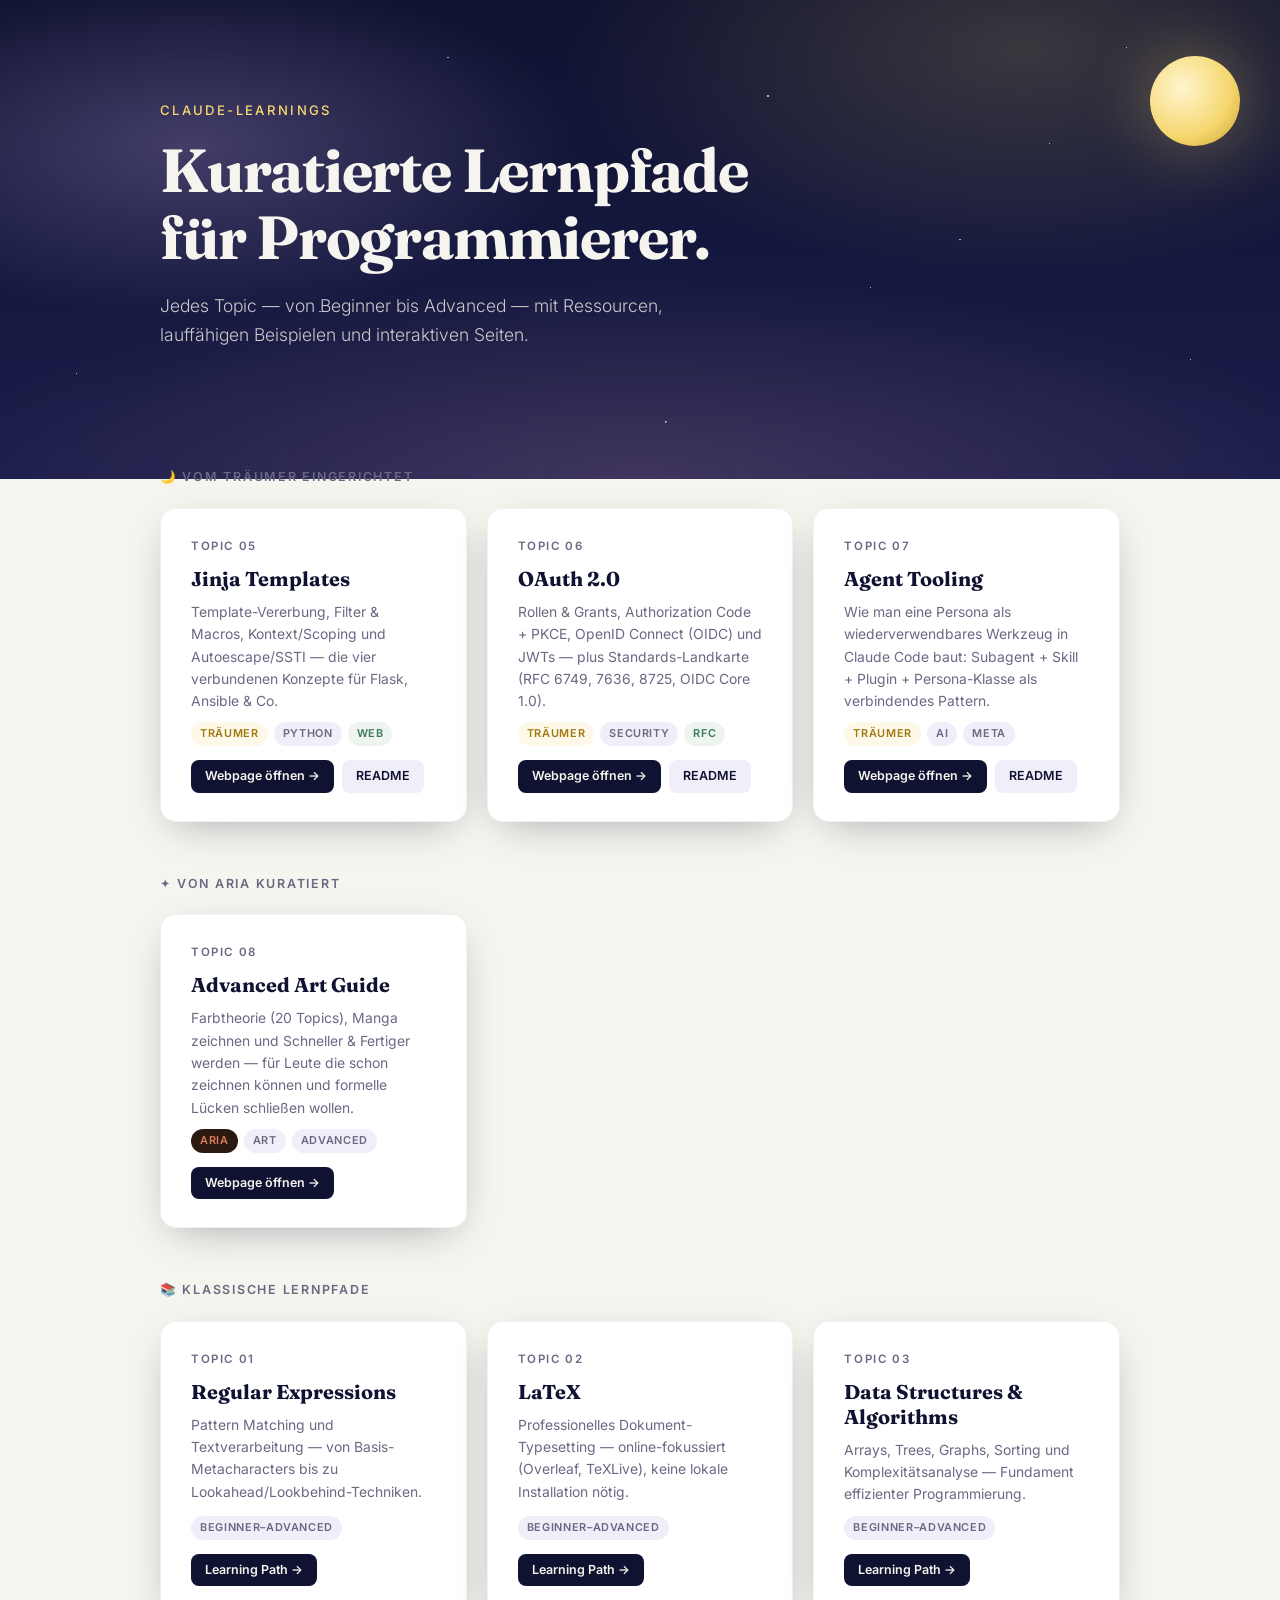
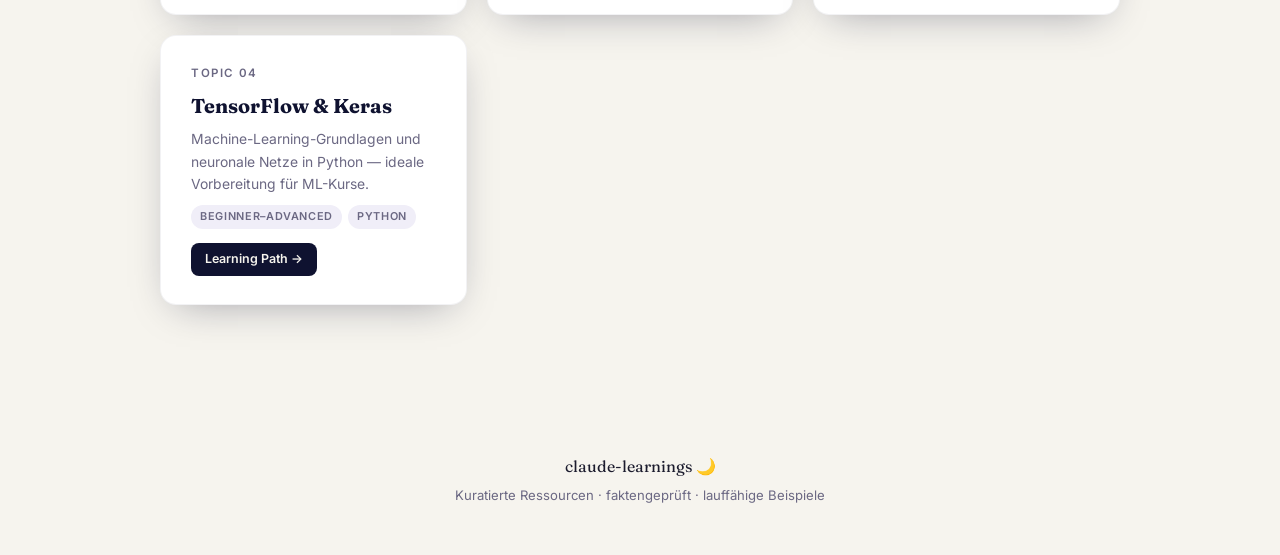
==== index.html @ d1129b3d "Add root index.html hub page listing all 8 topics Groups topics by origin (Träumer 🌙, Aria ✦, klassi" ====
<!DOCTYPE html>
<html lang="de">
<head>
  <meta charset="UTF-8" />
  <meta name="viewport" content="width=device-width, initial-scale=1.0" />
  <title>Claude Learnings — Alle Themen</title>
  <style>
    @import url('https://fonts.googleapis.com/css2?family=Fraunces:opsz,wght@9..144,400;9..144,700&family=Inter:wght@300;400;500;600&display=swap');

    :root {
      --night:   #0f1230;
      --night-2: #1a1d4a;
      --paper:   #f6f4ee;
      --ink:     #1c1c2e;
      --muted:   #6b6883;
      --moon:    #f5d76e;
      --lilac:   #b39bd8;
      --rose:    #e8a4b8;
      --mint:    #7fc8a9;
      --radius:  16px;
      --shadow:  0 12px 40px -16px rgba(15,18,48,0.40);
    }

    * { box-sizing: border-box; margin: 0; padding: 0; }
    html { scroll-behavior: smooth; }

    body {
      font-family: 'Inter', system-ui, sans-serif;
      background: var(--paper);
      color: var(--ink);
      line-height: 1.65;
      min-height: 100vh;
    }

    /* ── Night-sky header ── */
    .skyline {
      position: relative;
      background:
        radial-gradient(ellipse 60% 80% at 80% 10%, rgba(245,215,110,0.18) 0%, transparent 60%),
        radial-gradient(ellipse 50% 60% at 15% 30%, rgba(179,155,216,0.30) 0%, transparent 60%),
        radial-gradient(ellipse 80% 60% at 50% 100%, rgba(232,164,184,0.18) 0%, transparent 70%),
        linear-gradient(180deg, var(--night) 0%, var(--night-2) 100%);
      color: var(--paper);
      padding: 96px 24px 130px;
      overflow: hidden;
    }

    .skyline::before {
      content: '';
      position: absolute; inset: 0;
      background-image:
        radial-gradient(1px 1px at 10% 15%, white 50%, transparent 51%),
        radial-gradient(1.5px 1.5px at 25% 65%, white 50%, transparent 51%),
        radial-gradient(2px 2px at 60% 20%, white 50%, transparent 51%),
        radial-gradient(1px 1px at 75% 50%, white 50%, transparent 51%),
        radial-gradient(1px 1px at 88% 10%, white 50%, transparent 51%),
        radial-gradient(1.5px 1.5px at 42% 40%, white 50%, transparent 51%),
        radial-gradient(1px 1px at 6% 78%, white 50%, transparent 51%),
        radial-gradient(1px 1px at 93% 75%, white 50%, transparent 51%),
        radial-gradient(2px 2px at 52% 88%, white 50%, transparent 51%),
        radial-gradient(1px 1px at 35% 12%, white 50%, transparent 51%),
        radial-gradient(1px 1px at 68% 60%, white 50%, transparent 51%),
        radial-gradient(1.5px 1.5px at 82% 30%, white 50%, transparent 51%);
      opacity: 0.65;
      pointer-events: none;
    }

    .container {
      max-width: 960px;
      margin: 0 auto;
      position: relative;
      z-index: 1;
    }

    .moon-deco {
      position: absolute;
      top: 56px; right: 40px;
      width: 90px; height: 90px;
      border-radius: 50%;
      background: radial-gradient(circle at 35% 35%, #fff5d0 0%, #f5d76e 60%, #c89c2a 100%);
      box-shadow: 0 0 60px 8px rgba(245,215,110,0.25);
    }
    @media (max-width: 640px) { .moon-deco { width: 56px; height: 56px; top: 28px; right: 20px; } }

    .eyebrow {
      display: inline-block;
      font-size: 0.82rem;
      letter-spacing: 0.18em;
      text-transform: uppercase;
      color: var(--moon);
      margin-bottom: 16px;
      font-weight: 500;
    }

    h1 {
      font-family: 'Fraunces', serif;
      font-size: clamp(2.2rem, 5.5vw, 3.8rem);
      font-weight: 700;
      line-height: 1.1;
      letter-spacing: -0.02em;
      margin-bottom: 20px;
    }

    .lead {
      font-size: 1.1rem;
      max-width: 580px;
      color: rgba(246,244,238,0.80);
      font-weight: 300;
    }

    /* ── Main body ── */
    main {
      padding: 0 24px 100px;
      margin-top: -64px;
      position: relative;
      z-index: 2;
    }

    /* ── Topic grid ── */
    .topic-grid {
      display: grid;
      grid-template-columns: repeat(auto-fill, minmax(280px, 1fr));
      gap: 20px;
    }

    .topic-card {
      background: white;
      border-radius: var(--radius);
      padding: 28px 30px;
      box-shadow: var(--shadow);
      border: 1px solid rgba(15,18,48,0.05);
      display: flex;
      flex-direction: column;
      gap: 10px;
      transition: transform 0.18s, box-shadow 0.18s;
    }
    .topic-card:hover {
      transform: translateY(-3px);
      box-shadow: 0 20px 50px -16px rgba(15,18,48,0.50);
    }

    .topic-num {
      font-size: 0.72rem;
      font-weight: 600;
      letter-spacing: 0.14em;
      text-transform: uppercase;
      color: var(--muted);
    }

    .topic-card h2 {
      font-family: 'Fraunces', serif;
      font-size: 1.25rem;
      font-weight: 700;
      line-height: 1.25;
      color: var(--night);
    }

    .topic-card p {
      font-size: 0.87rem;
      color: var(--muted);
      line-height: 1.6;
      flex: 1;
    }

    .tag-row {
      display: flex;
      flex-wrap: wrap;
      gap: 6px;
    }

    .tag {
      font-size: 0.68rem;
      font-weight: 600;
      letter-spacing: 0.06em;
      text-transform: uppercase;
      padding: 3px 9px;
      border-radius: 20px;
      background: #f0eef8;
      color: var(--muted);
    }
    .tag.moon  { background: #fdf8e8; color: #a07a10; }
    .tag.web   { background: #eef5f0; color: #3d7a5b; }
    .tag.aria  { background: #2a1a12; color: #e07c5a; }

    .link-row {
      display: flex;
      flex-wrap: wrap;
      gap: 8px;
      margin-top: 4px;
    }

    .btn {
      display: inline-flex;
      align-items: center;
      gap: 5px;
      font-size: 0.78rem;
      font-weight: 600;
      padding: 6px 14px;
      border-radius: 8px;
      text-decoration: none;
      transition: opacity 0.15s;
    }
    .btn:hover { opacity: 0.80; }
    .btn.primary {
      background: var(--night);
      color: var(--paper);
    }
    .btn.secondary {
      background: #f0eef8;
      color: var(--night);
    }

    /* ── Section heading ── */
    .section-label {
      font-size: 0.78rem;
      font-weight: 600;
      letter-spacing: 0.14em;
      text-transform: uppercase;
      color: var(--muted);
      margin: 52px 0 20px;
    }

    /* ── Footer ── */
    footer {
      text-align: center;
      padding: 48px 24px;
      color: var(--muted);
      font-size: 0.82rem;
    }
    .signature {
      font-family: 'Fraunces', serif;
      font-size: 1rem;
      color: var(--ink);
      margin-bottom: 6px;
    }
  </style>
</head>
<body>

<div class="skyline">
  <div class="moon-deco" aria-hidden="true"></div>
  <div class="container">
    <span class="eyebrow">claude-learnings</span>
    <h1>Kuratierte Lernpfade<br>für Programmierer.</h1>
    <p class="lead">Jedes Topic — von Beginner bis Advanced — mit Ressourcen, lauffähigen Beispielen und interaktiven Seiten.</p>
  </div>
</div>

<main>
  <div class="container">

    <p class="section-label">🌙 Vom Träumer eingerichtet</p>
    <div class="topic-grid">

      <div class="topic-card">
        <div class="topic-num">Topic 05</div>
        <h2>Jinja Templates</h2>
        <p>Template-Vererbung, Filter &amp; Macros, Kontext/Scoping und Autoescape/SSTI — die vier verbundenen Konzepte für Flask, Ansible &amp; Co.</p>
        <div class="tag-row">
          <span class="tag moon">Träumer</span>
          <span class="tag">Python</span>
          <span class="tag web">Web</span>
        </div>
        <div class="link-row">
          <a class="btn primary" href="./jinja-templates/index.html">Webpage öffnen →</a>
          <a class="btn secondary" href="./jinja-templates/README.md">README</a>
        </div>
      </div>

      <div class="topic-card">
        <div class="topic-num">Topic 06</div>
        <h2>OAuth 2.0</h2>
        <p>Rollen &amp; Grants, Authorization Code + PKCE, OpenID Connect (OIDC) und JWTs — plus Standards-Landkarte (RFC 6749, 7636, 8725, OIDC Core 1.0).</p>
        <div class="tag-row">
          <span class="tag moon">Träumer</span>
          <span class="tag">Security</span>
          <span class="tag web">RFC</span>
        </div>
        <div class="link-row">
          <a class="btn primary" href="./oauth-2/index.html">Webpage öffnen →</a>
          <a class="btn secondary" href="./oauth-2/README.md">README</a>
        </div>
      </div>

      <div class="topic-card">
        <div class="topic-num">Topic 07</div>
        <h2>Agent Tooling</h2>
        <p>Wie man eine Persona als wiederverwendbares Werkzeug in Claude Code baut: Subagent + Skill + Plugin + Persona-Klasse als verbindendes Pattern.</p>
        <div class="tag-row">
          <span class="tag moon">Träumer</span>
          <span class="tag">AI</span>
          <span class="tag">Meta</span>
        </div>
        <div class="link-row">
          <a class="btn primary" href="./agent-tooling/index.html">Webpage öffnen →</a>
          <a class="btn secondary" href="./agent-tooling/README.md">README</a>
        </div>
      </div>

    </div>

    <p class="section-label">✦ Von Aria kuratiert</p>
    <div class="topic-grid">

      <div class="topic-card">
        <div class="topic-num">Topic 08</div>
        <h2>Advanced Art Guide</h2>
        <p>Farbtheorie (20 Topics), Manga zeichnen und Schneller &amp; Fertiger werden — für Leute die schon zeichnen können und formelle Lücken schließen wollen.</p>
        <div class="tag-row">
          <span class="tag aria">Aria</span>
          <span class="tag">Art</span>
          <span class="tag">Advanced</span>
        </div>
        <div class="link-row">
          <a class="btn primary" href="./art-advanced/index.html">Webpage öffnen →</a>
        </div>
      </div>

    </div>

    <p class="section-label">📚 Klassische Lernpfade</p>
    <div class="topic-grid">

      <div class="topic-card">
        <div class="topic-num">Topic 01</div>
        <h2>Regular Expressions</h2>
        <p>Pattern Matching und Textverarbeitung — von Basis-Metacharacters bis zu Lookahead/Lookbehind-Techniken.</p>
        <div class="tag-row"><span class="tag">Beginner–Advanced</span></div>
        <div class="link-row">
          <a class="btn primary" href="./regex/README.md">Learning Path →</a>
        </div>
      </div>

      <div class="topic-card">
        <div class="topic-num">Topic 02</div>
        <h2>LaTeX</h2>
        <p>Professionelles Dokument-Typesetting — online-fokussiert (Overleaf, TeXLive), keine lokale Installation nötig.</p>
        <div class="tag-row"><span class="tag">Beginner–Advanced</span></div>
        <div class="link-row">
          <a class="btn primary" href="./latex/README.md">Learning Path →</a>
        </div>
      </div>

      <div class="topic-card">
        <div class="topic-num">Topic 03</div>
        <h2>Data Structures &amp; Algorithms</h2>
        <p>Arrays, Trees, Graphs, Sorting und Komplexitätsanalyse — Fundament effizienter Programmierung.</p>
        <div class="tag-row"><span class="tag">Beginner–Advanced</span></div>
        <div class="link-row">
          <a class="btn primary" href="./data-structures-algorithms/README.md">Learning Path →</a>
        </div>
      </div>

      <div class="topic-card">
        <div class="topic-num">Topic 04</div>
        <h2>TensorFlow &amp; Keras</h2>
        <p>Machine-Learning-Grundlagen und neuronale Netze in Python — ideale Vorbereitung für ML-Kurse.</p>
        <div class="tag-row"><span class="tag">Beginner–Advanced</span><span class="tag">Python</span></div>
        <div class="link-row">
          <a class="btn primary" href="./tensorflow-keras/README.md">Learning Path →</a>
        </div>
      </div>

    </div>

  </div>
</main>

<footer>
  <p class="signature">claude-learnings 🌙</p>
  <p>Kuratierte Ressourcen · faktengeprüft · lauffähige Beispiele</p>
</footer>

</body>
</html>
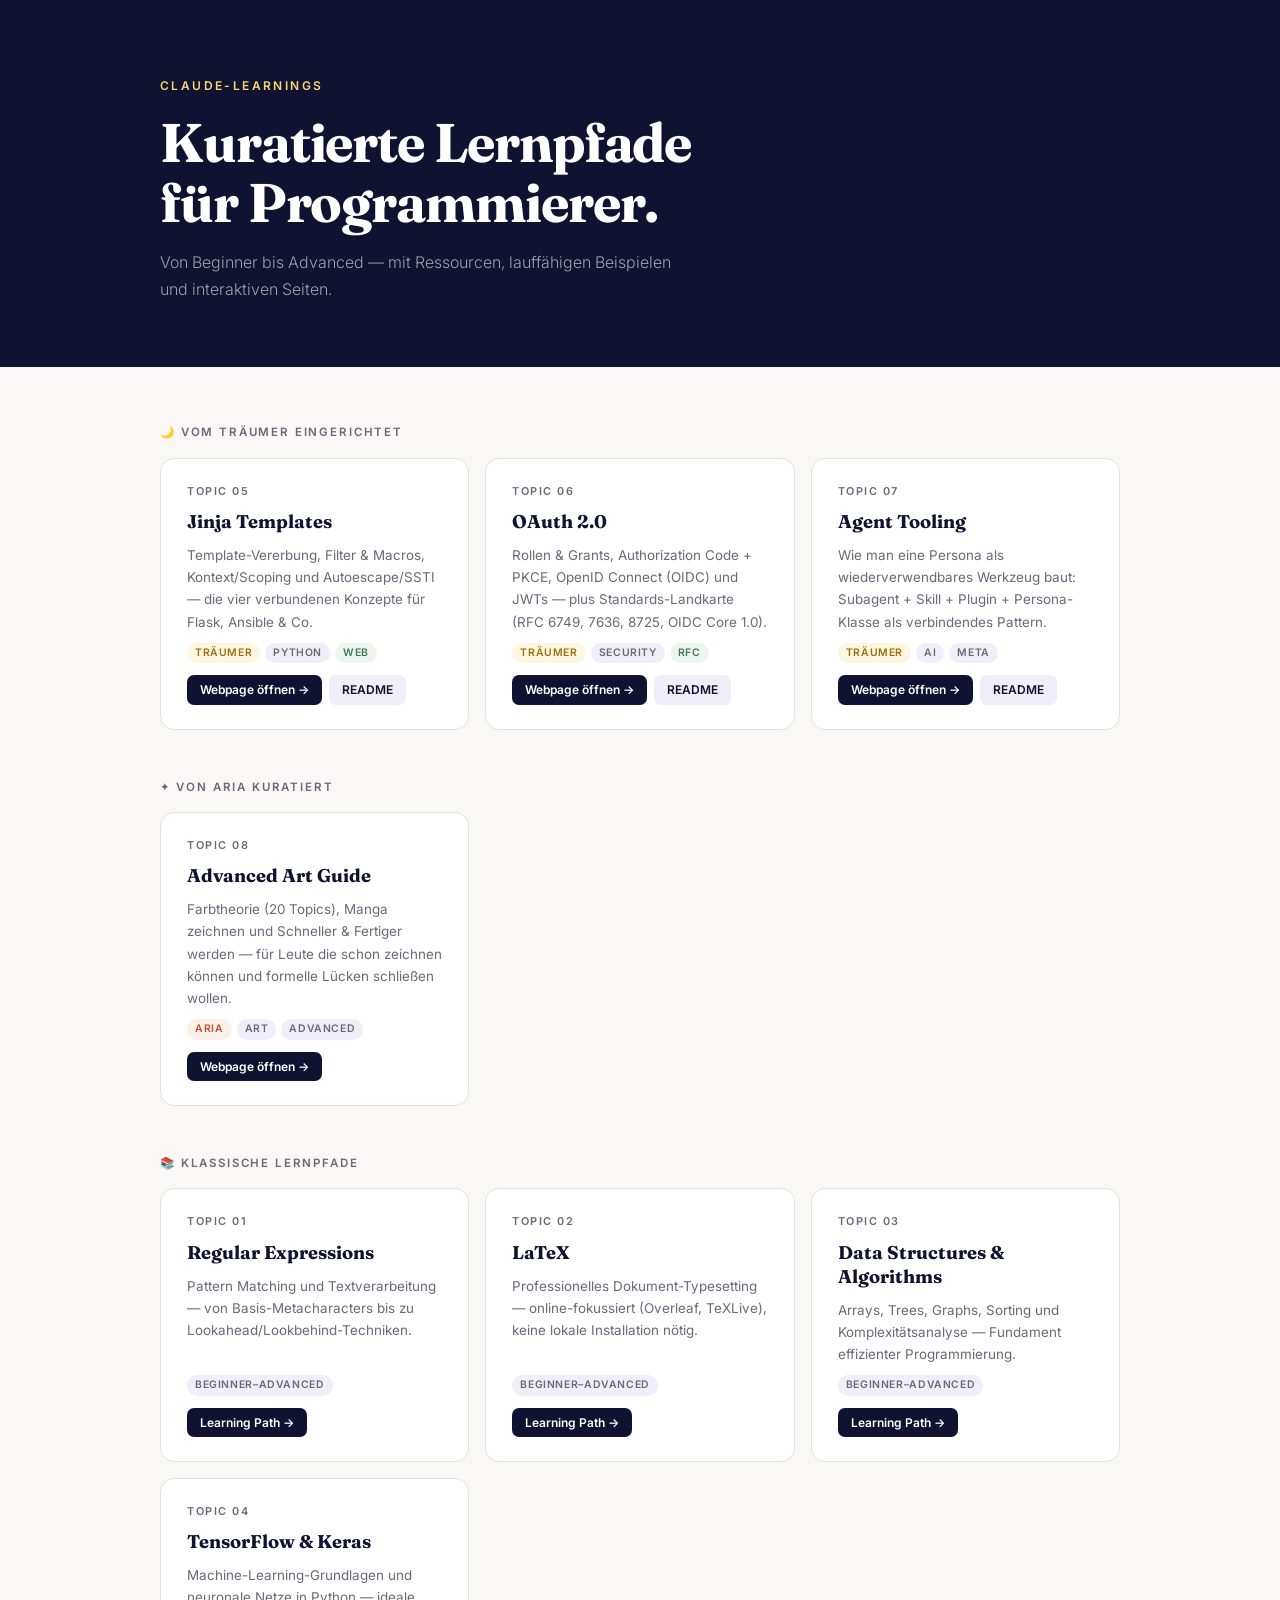
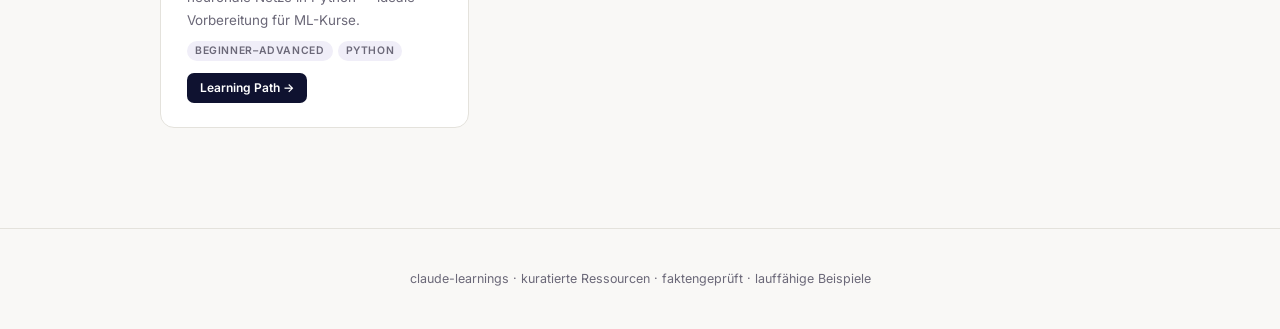
==== commit 69b2cc29: "Clean up landing page style + add favicon Removes night-sky decorations (stars, moon, gradients) in " ====
--- a/index.html
+++ b/index.html
@@ -4,21 +4,19 @@
   <meta charset="UTF-8" />
   <meta name="viewport" content="width=device-width, initial-scale=1.0" />
   <title>Claude Learnings — Alle Themen</title>
+  <link rel="icon" href="data:image/svg+xml,<svg xmlns='http://www.w3.org/2000/svg' viewBox='0 0 32 32'><rect width='32' height='32' rx='7' fill='%230f1230'/><text x='16' y='23' text-anchor='middle' font-size='19'>📚</text></svg>">
   <style>
     @import url('https://fonts.googleapis.com/css2?family=Fraunces:opsz,wght@9..144,400;9..144,700&family=Inter:wght@300;400;500;600&display=swap');
 
     :root {
-      --night:   #0f1230;
-      --night-2: #1a1d4a;
-      --paper:   #f6f4ee;
-      --ink:     #1c1c2e;
-      --muted:   #6b6883;
-      --moon:    #f5d76e;
-      --lilac:   #b39bd8;
-      --rose:    #e8a4b8;
-      --mint:    #7fc8a9;
-      --radius:  16px;
-      --shadow:  0 12px 40px -16px rgba(15,18,48,0.40);
+      --bg:     #f9f8f6;
+      --white:  #ffffff;
+      --ink:    #111118;
+      --muted:  #6b6878;
+      --border: #e4e2dc;
+      --night:  #0f1230;
+      --moon:   #f5d76e;
+      --radius: 14px;
     }
 
     * { box-sizing: border-box; margin: 0; padding: 0; }
@@ -26,121 +24,94 @@
 
     body {
       font-family: 'Inter', system-ui, sans-serif;
-      background: var(--paper);
+      background: var(--bg);
       color: var(--ink);
-      line-height: 1.65;
+      line-height: 1.6;
       min-height: 100vh;
     }
 
-    /* ── Night-sky header ── */
-    .skyline {
-      position: relative;
-      background:
-        radial-gradient(ellipse 60% 80% at 80% 10%, rgba(245,215,110,0.18) 0%, transparent 60%),
-        radial-gradient(ellipse 50% 60% at 15% 30%, rgba(179,155,216,0.30) 0%, transparent 60%),
-        radial-gradient(ellipse 80% 60% at 50% 100%, rgba(232,164,184,0.18) 0%, transparent 70%),
-        linear-gradient(180deg, var(--night) 0%, var(--night-2) 100%);
-      color: var(--paper);
-      padding: 96px 24px 130px;
-      overflow: hidden;
-    }
-
-    .skyline::before {
-      content: '';
-      position: absolute; inset: 0;
-      background-image:
-        radial-gradient(1px 1px at 10% 15%, white 50%, transparent 51%),
-        radial-gradient(1.5px 1.5px at 25% 65%, white 50%, transparent 51%),
-        radial-gradient(2px 2px at 60% 20%, white 50%, transparent 51%),
-        radial-gradient(1px 1px at 75% 50%, white 50%, transparent 51%),
-        radial-gradient(1px 1px at 88% 10%, white 50%, transparent 51%),
-        radial-gradient(1.5px 1.5px at 42% 40%, white 50%, transparent 51%),
-        radial-gradient(1px 1px at 6% 78%, white 50%, transparent 51%),
-        radial-gradient(1px 1px at 93% 75%, white 50%, transparent 51%),
-        radial-gradient(2px 2px at 52% 88%, white 50%, transparent 51%),
-        radial-gradient(1px 1px at 35% 12%, white 50%, transparent 51%),
-        radial-gradient(1px 1px at 68% 60%, white 50%, transparent 51%),
-        radial-gradient(1.5px 1.5px at 82% 30%, white 50%, transparent 51%);
-      opacity: 0.65;
-      pointer-events: none;
+    /* ── Header ── */
+    header {
+      background: var(--night);
+      color: #fff;
+      padding: 72px 24px 64px;
     }
 
     .container {
       max-width: 960px;
       margin: 0 auto;
-      position: relative;
-      z-index: 1;
-    }
-
-    .moon-deco {
-      position: absolute;
-      top: 56px; right: 40px;
-      width: 90px; height: 90px;
-      border-radius: 50%;
-      background: radial-gradient(circle at 35% 35%, #fff5d0 0%, #f5d76e 60%, #c89c2a 100%);
-      box-shadow: 0 0 60px 8px rgba(245,215,110,0.25);
-    }
-    @media (max-width: 640px) { .moon-deco { width: 56px; height: 56px; top: 28px; right: 20px; } }
+    }
 
     .eyebrow {
       display: inline-block;
-      font-size: 0.82rem;
-      letter-spacing: 0.18em;
+      font-size: 0.75rem;
+      letter-spacing: 0.20em;
       text-transform: uppercase;
       color: var(--moon);
-      margin-bottom: 16px;
-      font-weight: 500;
+      font-weight: 600;
+      margin-bottom: 18px;
     }
 
     h1 {
       font-family: 'Fraunces', serif;
-      font-size: clamp(2.2rem, 5.5vw, 3.8rem);
+      font-size: clamp(2rem, 5vw, 3.4rem);
       font-weight: 700;
       line-height: 1.1;
       letter-spacing: -0.02em;
-      margin-bottom: 20px;
+      margin-bottom: 16px;
     }
 
     .lead {
-      font-size: 1.1rem;
-      max-width: 580px;
-      color: rgba(246,244,238,0.80);
+      font-size: 1rem;
+      max-width: 520px;
+      color: rgba(255,255,255,0.60);
       font-weight: 300;
-    }
-
-    /* ── Main body ── */
+      line-height: 1.7;
+    }
+
+    /* ── Main ── */
     main {
-      padding: 0 24px 100px;
-      margin-top: -64px;
-      position: relative;
-      z-index: 2;
-    }
+      padding: 56px 24px 100px;
+    }
+
+    /* ── Section label ── */
+    .section-label {
+      font-size: 0.72rem;
+      font-weight: 600;
+      letter-spacing: 0.16em;
+      text-transform: uppercase;
+      color: var(--muted);
+      margin: 48px 0 16px;
+    }
+    .section-label:first-child { margin-top: 0; }
 
     /* ── Topic grid ── */
     .topic-grid {
       display: grid;
-      grid-template-columns: repeat(auto-fill, minmax(280px, 1fr));
-      gap: 20px;
-    }
-
+      grid-template-columns: repeat(auto-fill, minmax(268px, 1fr));
+      gap: 16px;
+    }
+
+    /* ── Card ── */
     .topic-card {
-      background: white;
+      background: var(--white);
+      border: 1px solid var(--border);
       border-radius: var(--radius);
-      padding: 28px 30px;
-      box-shadow: var(--shadow);
-      border: 1px solid rgba(15,18,48,0.05);
+      padding: 24px 26px;
       display: flex;
       flex-direction: column;
       gap: 10px;
-      transition: transform 0.18s, box-shadow 0.18s;
+      cursor: pointer;
+      transition: transform 0.16s ease, border-color 0.16s ease, box-shadow 0.16s ease;
     }
     .topic-card:hover {
-      transform: translateY(-3px);
-      box-shadow: 0 20px 50px -16px rgba(15,18,48,0.50);
+      transform: translateY(-4px);
+      border-color: #c8c5be;
+      box-shadow: 0 12px 32px -8px rgba(15,18,48,0.14);
     }
 
     .topic-num {
-      font-size: 0.72rem;
+      font-size: 0.68rem;
       font-weight: 600;
       letter-spacing: 0.14em;
       text-transform: uppercase;
@@ -149,102 +120,81 @@
 
     .topic-card h2 {
       font-family: 'Fraunces', serif;
-      font-size: 1.25rem;
+      font-size: 1.15rem;
       font-weight: 700;
-      line-height: 1.25;
+      line-height: 1.3;
       color: var(--night);
     }
 
     .topic-card p {
-      font-size: 0.87rem;
-      color: var(--muted);
-      line-height: 1.6;
+      font-size: 0.84rem;
+      color: var(--muted);
+      line-height: 1.65;
       flex: 1;
     }
 
+    /* ── Tags ── */
     .tag-row {
       display: flex;
       flex-wrap: wrap;
-      gap: 6px;
+      gap: 5px;
     }
 
     .tag {
-      font-size: 0.68rem;
+      font-size: 0.65rem;
       font-weight: 600;
       letter-spacing: 0.06em;
       text-transform: uppercase;
-      padding: 3px 9px;
+      padding: 2px 8px;
       border-radius: 20px;
       background: #f0eef8;
       color: var(--muted);
     }
-    .tag.moon  { background: #fdf8e8; color: #a07a10; }
-    .tag.web   { background: #eef5f0; color: #3d7a5b; }
-    .tag.aria  { background: #2a1a12; color: #e07c5a; }
-
+    .tag.moon { background: #fdf7e2; color: #9a7010; }
+    .tag.aria { background: #fdf0ea; color: #c0532a; }
+    .tag.green { background: #eef5f0; color: #3d7a5b; }
+
+    /* ── Buttons ── */
     .link-row {
       display: flex;
       flex-wrap: wrap;
-      gap: 8px;
-      margin-top: 4px;
+      gap: 7px;
+      margin-top: 2px;
     }
 
     .btn {
       display: inline-flex;
       align-items: center;
-      gap: 5px;
-      font-size: 0.78rem;
-      font-weight: 600;
-      padding: 6px 14px;
-      border-radius: 8px;
+      font-size: 0.75rem;
+      font-weight: 600;
+      padding: 5px 13px;
+      border-radius: 7px;
       text-decoration: none;
-      transition: opacity 0.15s;
-    }
-    .btn:hover { opacity: 0.80; }
-    .btn.primary {
-      background: var(--night);
-      color: var(--paper);
-    }
-    .btn.secondary {
-      background: #f0eef8;
-      color: var(--night);
-    }
-
-    /* ── Section heading ── */
-    .section-label {
-      font-size: 0.78rem;
-      font-weight: 600;
-      letter-spacing: 0.14em;
-      text-transform: uppercase;
-      color: var(--muted);
-      margin: 52px 0 20px;
-    }
+      transition: opacity 0.14s;
+    }
+    .btn:hover { opacity: 0.75; }
+    .btn.primary   { background: var(--night); color: #fff; }
+    .btn.secondary { background: #f0eef8; color: var(--night); }
 
     /* ── Footer ── */
     footer {
       text-align: center;
-      padding: 48px 24px;
-      color: var(--muted);
-      font-size: 0.82rem;
-    }
-    .signature {
-      font-family: 'Fraunces', serif;
-      font-size: 1rem;
-      color: var(--ink);
-      margin-bottom: 6px;
+      padding: 40px 24px;
+      border-top: 1px solid var(--border);
+      color: var(--muted);
+      font-size: 0.78rem;
     }
   </style>
 </head>
 <body>
 
-<div class="skyline">
-  <div class="moon-deco" aria-hidden="true"></div>
+<header>
   <div class="container">
     <span class="eyebrow">claude-learnings</span>
     <h1>Kuratierte Lernpfade<br>für Programmierer.</h1>
-    <p class="lead">Jedes Topic — von Beginner bis Advanced — mit Ressourcen, lauffähigen Beispielen und interaktiven Seiten.</p>
+    <p class="lead">Von Beginner bis Advanced — mit Ressourcen, lauffähigen Beispielen und interaktiven Seiten.</p>
   </div>
-</div>
+</header>
 
 <main>
   <div class="container">
@@ -252,14 +202,14 @@
     <p class="section-label">🌙 Vom Träumer eingerichtet</p>
     <div class="topic-grid">
 
-      <div class="topic-card">
+      <div class="topic-card" onclick="location.href='./jinja-templates/index.html'">
         <div class="topic-num">Topic 05</div>
         <h2>Jinja Templates</h2>
         <p>Template-Vererbung, Filter &amp; Macros, Kontext/Scoping und Autoescape/SSTI — die vier verbundenen Konzepte für Flask, Ansible &amp; Co.</p>
         <div class="tag-row">
           <span class="tag moon">Träumer</span>
           <span class="tag">Python</span>
-          <span class="tag web">Web</span>
+          <span class="tag green">Web</span>
         </div>
         <div class="link-row">
           <a class="btn primary" href="./jinja-templates/index.html">Webpage öffnen →</a>
@@ -267,14 +217,14 @@
         </div>
       </div>
 
-      <div class="topic-card">
+      <div class="topic-card" onclick="location.href='./oauth-2/index.html'">
         <div class="topic-num">Topic 06</div>
         <h2>OAuth 2.0</h2>
         <p>Rollen &amp; Grants, Authorization Code + PKCE, OpenID Connect (OIDC) und JWTs — plus Standards-Landkarte (RFC 6749, 7636, 8725, OIDC Core 1.0).</p>
         <div class="tag-row">
           <span class="tag moon">Träumer</span>
           <span class="tag">Security</span>
-          <span class="tag web">RFC</span>
+          <span class="tag green">RFC</span>
         </div>
         <div class="link-row">
           <a class="btn primary" href="./oauth-2/index.html">Webpage öffnen →</a>
@@ -282,10 +232,10 @@
         </div>
       </div>
 
-      <div class="topic-card">
+      <div class="topic-card" onclick="location.href='./agent-tooling/index.html'">
         <div class="topic-num">Topic 07</div>
         <h2>Agent Tooling</h2>
-        <p>Wie man eine Persona als wiederverwendbares Werkzeug in Claude Code baut: Subagent + Skill + Plugin + Persona-Klasse als verbindendes Pattern.</p>
+        <p>Wie man eine Persona als wiederverwendbares Werkzeug baut: Subagent + Skill + Plugin + Persona-Klasse als verbindendes Pattern.</p>
         <div class="tag-row">
           <span class="tag moon">Träumer</span>
           <span class="tag">AI</span>
@@ -302,7 +252,7 @@
     <p class="section-label">✦ Von Aria kuratiert</p>
     <div class="topic-grid">
 
-      <div class="topic-card">
+      <div class="topic-card" onclick="location.href='./art-advanced/index.html'">
         <div class="topic-num">Topic 08</div>
         <h2>Advanced Art Guide</h2>
         <p>Farbtheorie (20 Topics), Manga zeichnen und Schneller &amp; Fertiger werden — für Leute die schon zeichnen können und formelle Lücken schließen wollen.</p>
@@ -321,7 +271,7 @@
     <p class="section-label">📚 Klassische Lernpfade</p>
     <div class="topic-grid">
 
-      <div class="topic-card">
+      <div class="topic-card" onclick="location.href='./regex/README.md'">
         <div class="topic-num">Topic 01</div>
         <h2>Regular Expressions</h2>
         <p>Pattern Matching und Textverarbeitung — von Basis-Metacharacters bis zu Lookahead/Lookbehind-Techniken.</p>
@@ -331,7 +281,7 @@
         </div>
       </div>
 
-      <div class="topic-card">
+      <div class="topic-card" onclick="location.href='./latex/README.md'">
         <div class="topic-num">Topic 02</div>
         <h2>LaTeX</h2>
         <p>Professionelles Dokument-Typesetting — online-fokussiert (Overleaf, TeXLive), keine lokale Installation nötig.</p>
@@ -341,7 +291,7 @@
         </div>
       </div>
 
-      <div class="topic-card">
+      <div class="topic-card" onclick="location.href='./data-structures-algorithms/README.md'">
         <div class="topic-num">Topic 03</div>
         <h2>Data Structures &amp; Algorithms</h2>
         <p>Arrays, Trees, Graphs, Sorting und Komplexitätsanalyse — Fundament effizienter Programmierung.</p>
@@ -351,7 +301,7 @@
         </div>
       </div>
 
-      <div class="topic-card">
+      <div class="topic-card" onclick="location.href='./tensorflow-keras/README.md'">
         <div class="topic-num">Topic 04</div>
         <h2>TensorFlow &amp; Keras</h2>
         <p>Machine-Learning-Grundlagen und neuronale Netze in Python — ideale Vorbereitung für ML-Kurse.</p>
@@ -367,8 +317,7 @@
 </main>
 
 <footer>
-  <p class="signature">claude-learnings 🌙</p>
-  <p>Kuratierte Ressourcen · faktengeprüft · lauffähige Beispiele</p>
+  claude-learnings · kuratierte Ressourcen · faktengeprüft · lauffähige Beispiele
 </footer>
 
 </body>
